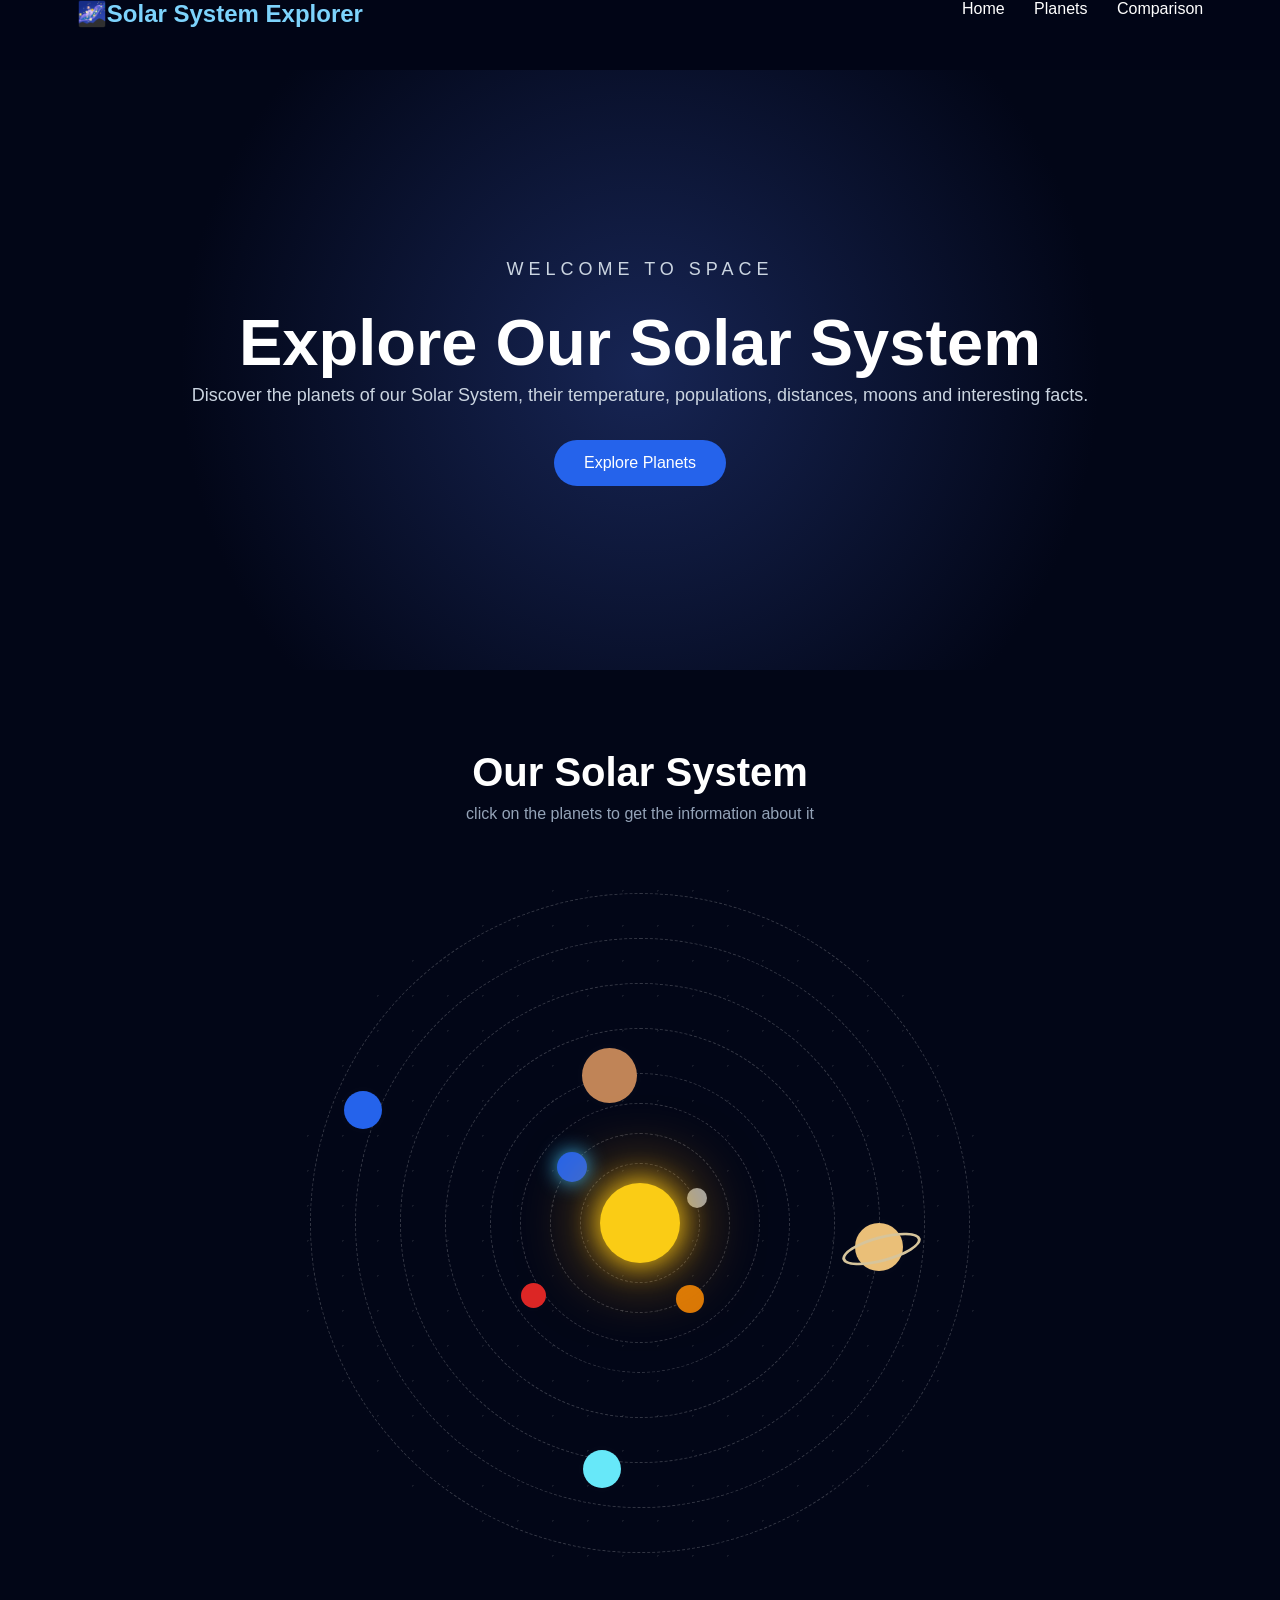
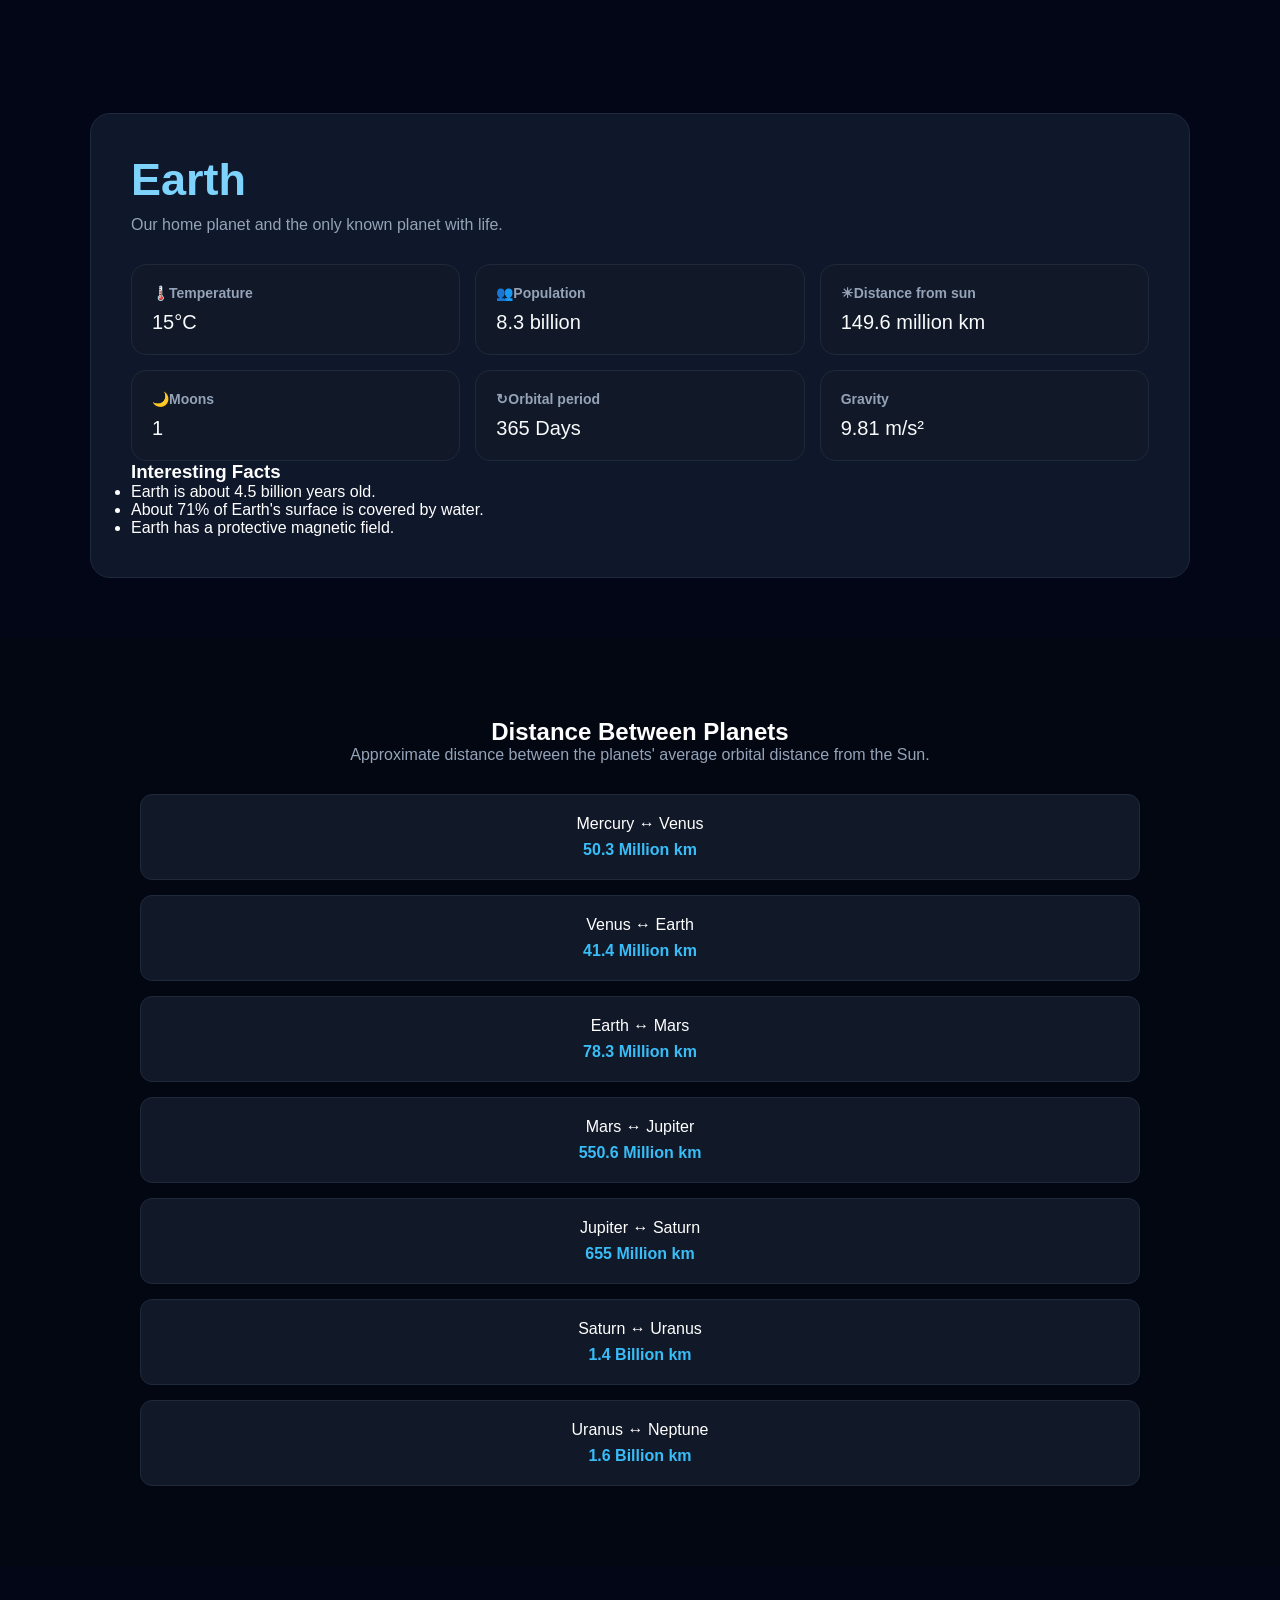
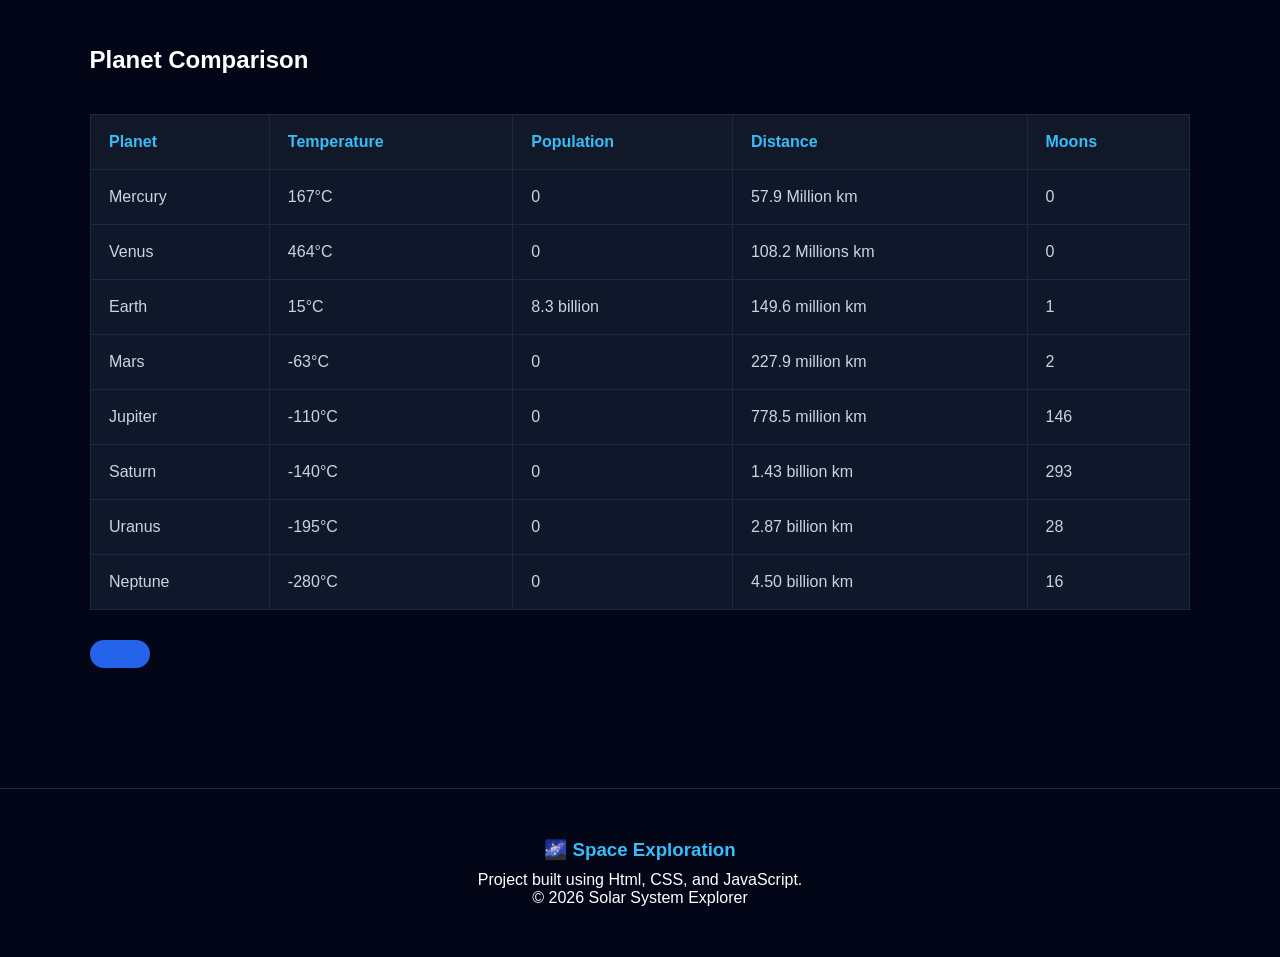
==== index.html @ fca014c7 "Rename space.html to index.html" ====
<!DOCTYPE html>
<html lang="en">
    <head>
        <meta charset="UTF-8">
        <meta name="viewport"
        content=" width=device-width,
        initial-scale=1.0">
        <title>Space Explorer</title>
        <link rel="icon" href="https://encrypted-tbn0.gstatic.com/images?q=tbn:ANd9GcSDXrGfx-dRCginByYzyStPgkTlnz8xjCOUPEqPjqYFRA&s=10">
        <link rel="stylesheet" href="space.css">
    </head>
    <body> 
        <header>
            <h1>&#127756;Solar System Explorer</h1>
            <nav>
                <a href ="#home">Home</a>
                <a href ="#planets">Planets</a>
                <a href ="#comparison">Comparison</a>
            </nav>
            </header>
            <section id="home" class="hero">
                <div class="hero-content">
                    <p class="subtitle">WELCOME TO SPACE</p>
                    <h2>Explore Our Solar System</h2>
                    <p>
                        Discover the planets of our Solar System,
                        their temperature, populations, distances,
                        moons and interesting facts. 
                    </p>
                    <button onclick="scrollToPlanets()">
                        Explore Planets
                    </button>
                </div>
            </section>
            <section id="planets">
                <h2 class ="section-title">Our Solar System</h2>
                         
                <p
                    class="section-description">
                        click on the planets to get the information about it
                    </p>
                  <div class="solar-system">
                        <div class="sun"></div>

                        <div class="orbit orbit1">
                            <div class="planet mercury"
                                onclick="showPlanet('Mercury')">
                            </div>
                        </div>

                        <div class="orbit orbit2">
                            <div class=" planet venus"
                                onclick="showPlanet('Venus')">
                            </div>
                        </div>

                        <div class="orbit orbit3">
                            <div class="planet earth"
                                onclick="showPlanet('Earth')">
                            </div>
                        </div>

                        <div class="orbit orbit4">
                            <div class="planet mars"
                                onclick="showPlanet('Mars')">
                            </div>
                        </div>

                        <div class="orbit orbit5">
                            <div class="planet jupiter"
                                onclick="showPlanet('Jupiter')">
                            </div>
                        </div>

                        <div class="orbit orbit6">
                            <div class="planet saturn"
                                onclick="showPlanet('Saturn')">
                            </div>
                        </div>

                        <div class="orbit orbit7">
                            <div class="planet uranus"
                                onclick="showPlanet('Uranus')">
                            </div>
                        </div>

                        <div class="orbit orbit8">
                            <div class="planet neptune"
                                onclick="showPlanet('Neptune')">
                            </div>
                        </div>

                     </div>
            </section>

            <section class="information">
                <h2 id="planet-name">Earth</h2>
                <p id="planet-description">
                    Our home planet and the only known planet with life.
                </p>
                <div class="info-grid">
                 <div class="info-card">
                    <h3>&#127777;&#65039;Temperature</h3>
                    <p id="temperature">15°C</p>
                 </div>

                 <div class="info-card">
                    <h3>&#128101;Population</h3>
                    <p id="population">8.3 billion</p>
                 </div>

                 <div class="info-card">
                    <h3>&#9728;Distance from sun</h3>
                    <p id="distance">149.6 million km</p>
                 </div>

                  <div class="info-card">
                    <h3>&#127769;Moons</h3>
                    <p id="moons">1</p>
                  </div>

                  <div class="info-card">
                    <h3>&#8635;Orbital period</h3>
                    <p id="orbit-period">365 Days</p>
                  </div>

                  <div class="info-card">
                    <h3>Gravity</h3>
                    <p id="gravity">9.81 m/s²</p>
                  </div>
                </div>

                <div class="planet-facts">
                    <h3>Interesting Facts</h3>
                    
                    <ul id="facts">
                        <li>Earth is about 4.5 billion years old. </li>
                        <li>About 71% of Earth's surface is covered by water.</li>
                        <li>Earth has a protective magnetic field.</li>
                    </ul>
                </div>


            </section>


            <section class="distance-section">
                <h2 class="section-tittle">
                    Distance Between Planets
                </h2>

                <p>
                    Approximate distance between the planets'
                    average orbital distance from the Sun.
                </p>
                <div class="distance-grid">
                    <div>
                        Mercury &#8596; Venus
                        <strong> 50.3 Million km</strong>
                    </div>

                    <div>
                        Venus &#8596; Earth
                        <strong> 41.4 Million km</strong>
                    </div>

                    <div>
                        Earth &#8596; Mars
                        <strong> 78.3 Million km</strong>
                    </div>

                    <div>
                        Mars &#8596; Jupiter
                        <strong> 550.6 Million km </strong>
                    </div>

                    <div>
                        Jupiter &#8596; Saturn
                        <strong> 655 Million km</strong>
                    </div>

                    <div>
                        Saturn &#8596; Uranus
                        <strong> 1.4 Billion km</strong>
                    </div>

                    <div>
                        Uranus &#8596; Neptune
                        <strong> 1.6 Billion km</strong>
                    </div>
                </div>
            </section>

            <section id="comparison">
                <h2 class="section-tittle">Planet Comparison</h2>

                <div class="table-container">
                    <table>

                        <thead>

                            <tr>
                                <th>Planet</th>
                                <th>Temperature</th>
                                <th>Population</th>
                                <th>Distance</th>
                                <th>Moons</th>
                            </tr>
                        </thead>

                        <tbody id="planet-table">

                        </tbody>
                    </table>
                    <button onclick ="scrollToHome()"
                    class="back-button">
                </button>
                </div>
            </section>

            <footer>
                <h3>&#127756; Space Exploration</h3>
                <p>
                    Project built using Html, CSS, and JavaScript.
                </p>
                <p>
                    &copy; 2026 Solar System Explorer
                </p>
            </footer>
            <script src="space.js"></script>
    </body>
</html>
---- space.css ----
* {
    margin: 0;
    padding: 0;
    box-sizing: border-box;
}

html{
    scroll-behavior: smooth;
}

body {
    font-family: Arial, sans-serif;
    background: #020617;
    color: white;
    overflow-x:hidden;
}

header {
    height: 70px;
    display: flex;
    justify-content: space-between;

    padding: 0 6%;

    background: rgba(2, 6, 23, 0.9);

    position: sticky;
    top: 0;

    z-index: 100;
}

header h1{
    color: #7dd3fc;
    font-size: 24px;

}

nav a{
    color: white;

    text-decoration: none;

    margin-left: 25px;

    transition: 0.3s;
}

nav a:hover {
    color: #38bdf8;
}


.hero {
    min-height: 600px;

    display: flex;
    align-items:center;
    justify-content: center;

    text-align: center;

    background:
    radial-gradient(circle at center,
    #172554,
    #020617 65%
    );
}

.hero-comtent{
    max-width: 800px;
}

.subtitle{
    color: #38bdf8;
    letter-spacing: 5px;
    margin-bottom: 20px;

}

.hero h2{
    font-size: 65px;
    margin-bottom: 25x;
}

.hero p{
    color: #cbd5e1;
    font-size: 18px;
    line-height: 1.7;
}

button{
    margin-top: 30px;

    padding: 14px 30px;

    border: none;

    border-radius: 30px;

    background: #2563eb;

    color: white;

    font-size: 16px;

    cursor: pointer;

    transition: 0.3s;

}

button :hover{
    background:#38bdf8;

    transform: translateY(-3px);
}

section {

    padding : 80px 7%;
}

.section-title{
    text-align: center;

    font-size: 40px;

    margin-bottom: 10px;
}

.section-description{
    text-align: center;

    color: #94a3b8;

    margin-bottom: 50px;
}


.solar-system{
    width: 700px;
    height: 700px;

    margin:auto;

    position: relative;

    display: flex;
    align-items: center;
    justify-content: center;
    overflow: hidden;

    background: 
        radial-gradient(
            circle,
            rgba(255, 255, 255,0.08) 1px,
            transparent 1px
        );

        background-size: 35px 35px;

        border-radius: 50%;
}

.sun {
    width: 80px;
    height: 80px;

    background: #facc15;

    border-radius: 50%;

    display: flex;
    align-items: center;
    justify-content: center;

    font-size: 45px;

    color: #92400e;

    box-shadow:
        0  0 30px #facc15,
        0  0 80px #f59e0b;

        position: absolute;

        left: 50%;
        top: 50%;

        transform: translate(-50%, -50%);

        z-index: 10;
}
 
.orbit{
    position: absolute;

    pointer-events: none;

    left: 50%;
    top: 50%;

    transform: translate(-50%, -50%);

    border: 1px dashed rgba(255, 255, 255, 0.2);

    border-radius: 50%;

    display: flex;
    align-items: flex-start;
    justify-content: center;
}

.orbit1{
    width: 120px;
    height: 120px;
    
}

.orbit2{

    width: 180px;
    height: 180px;

}

.orbit3{

    width: 240px;
    height: 240px;

}

.orbit4{

    width: 300px;
    height: 300px;

}

.orbit5{

    width: 390px;
    height: 390px;

}

.orbit6{

    width: 480px;
    height: 480px;

}

.orbit7{

    width: 570px;
    height: 570px;

}

.orbit8{

    width: 660px;
    height: 660px;

}


.planet {
    border-radius: 50%;

    cursor: pointer;

    position: absolute;

    z-index: 5;

    pointer-events: auto;

    transition: 0.03s;

    box-shadow:
        0 0 15px rgba(255,255,255,0.03);

}



.planet:hover{
    transform: scale(1.3);

}
.orbit1 .planet{
    top: 20%;
    left: 90%;
}

.orbit2 .planet{
    top: 85%;
    left: 70%;

}

.orbit3 .planet{
    top: 20%;
    left: 15%;
}
.orbit4 .planet{
    top: 70%;
    left: 10%; 
}
.orbit5 .planet{
    top: 5%;
    left: 35%;
}
.orbit6 .planet{
    top: 50%;
    left: 95%;

}
.orbit7 .planet{
    top:90%;
    left:40%;
}
.orbit8 .planet{
    top: 30%;
    left: 5%;
}


.mercury{
    width: 20px;
    height: 20px;

    background: #9ca3af;
}

.venus{
    width: 28px;
    height: 28px;

    background: #d97706;
}

.earth{
    width: 30px;
    height: 30px;

    background: #2563eb;

    box-shadow:
        0 0 20px #38bdf8;
}

.mars{
    width: 25px;
    height: 25px;
    
    background: #dc2626;

}

.jupiter{
    width: 55px;
    height: 55px;

    background: #c08457;

}

.saturn{
    width: 48px;
    height: 48px;

    background :#eabf78;
}

.saturn::after{
    content: "";

    position: absolute;

    width: 75px;
    height: 20px;

    border: 3px solid #d6c49b;

    border-radius: 50%;

    left: -14px;
    top: 13px;

    transform: rotate(-15deg);
}

.uranus {
    width: 38px;
    height: 38px;

    background: #67e8f9;

}

.neptune{
    width: 38px;
    height: 38px;

    background: #2563eb;
}

.information {
    max-width: 1100px;

    margin: 60px auto;

    padding: 40px;

    background: #0f172a;

    border: 1px solid #1e293b;

    border-radius: 20px;
}

.information h2{
    font-size: 45px;

    color: #7dd3fc;
}

#planet-description {
    color: #94a3b8;

    margin-top: 10px;
    margin-bottom: 30px;
}

.info-grid {
    display: grid;

    grid-template-columns:
    repeat(3, 1fr);

    gap: 15px;
}

.info-card{
    padding: 20px;

    background: #111827;

    border-radius: 15px;

    border: 1px solid #1e293b;

    transition: 0.3s;
}

.info-card:hover{
    border-color: #38bdf8;

    transform: translateY(-5px);
}

.info-card h3{
    color: #94a3b8;

    font-size: 14px;
}

.info-card p{
    margin-top:10px;

    font-size: 20px;

    color:#f8fafc;
}

.facts {
    margin-top: 35px;

}

.facts h3{
    color: #38bdf8;

    margin-bottom: 15px;
}

.facts li{
    margin: 10px 0;

    color: #cbd5e1;
}

.distance-section{
    background: #030712;

    text-align: center;
}

.distance-section > p{
    color: #94a3b8;

    margin-bottom: 30px;
}

.distance-grid{
    max-width: 1000px;

    margin: auto;

    display: grid;
    grid-template-columns: 
        repeate(2, 1fr);

        gap: 15px;
}

.distance-grid div {
    padding: 20px;

    background: #111827;

    border-radius: 12px;

    border: 1px solid #1e293b;
}
.distance-grid strong{
    display: block;

    color: #38bdf8;

    margin-top: 8px;

}
 

.table-container {

    max-width: 1100px;

    margin: 40px auto;

    overflow-x: auto;

}

table {
    width: 100%;

    border-collapse: collapse;

    background: #0f172a;

}

th,
td{
    padding: 18px;

    text-align: left;

    border: 1px solid #1e293b;

}

th{
    color: #38bdf8;

    background: #111827;

}



td{
    color: #cbd5e1;


}
tr:hover{
    background: #172033;

}


footer{

    padding :50px 7%;

    text-align: center;

    background: #020617;

    border-top: 1px solid #1e293b;

}

footer h3{
    color: #38bdf8;

    margin-bottom: 10px;

}

fooster p {
    color: #64748b;

    margin-bottom: 5px;


}


@media ( max-width: 800px){

    header{
        flex-direction: column;

        height: auto;

        padding: 20px;

    }
    nav {
        margin-top: 15px;
        }
    nav a{
        margin: 0 8px;
    }

    .hero h2 {
         font-size: 45px;
    }

.solar-system{
    width: 500px;
    height: 500px;
}

.orbit8{
    width: 480px;
    height: 480px;

}

.orbit7{
    width: 420px;
    height: 420px;
}

.orbit6{
    width: 360px;
    height:360px;

}

.orbit5{

    width: 300px;
    height: 300px;

}

.orbit4{
    width: 250px;
    height: 250px;

}

.orbit3{

    width: 200px;
    height: 200px;

}

.orbit2{

    width:150px;
    height: 150px;

}

.orbit1{

    width:100px;
    height:100px;
}

.info-grid{
    grid-template-columns: repeat(2, 1fr);

}

}

@media(max-width: 500px){

    .hero.h2{
        font-size: 35px;
    }

    .solar-system{

        width: 350px;
        height: 350px;

    }
    .orbit8{
        width: 330px;
        height: 330px;
    }

    .orbit7{
        width: 290px;
        height: 290px;

    }

    .orbit6{

        width: 260px;
        height: 260px;

    }

    .orbit5{

        width: 210px;
        height: 210px;

    }

    .orbit4{

        width: 170px;
        height: 170px;

    }

    .orbit3{

        width:135px;
        height: 135px;

    }

    .orbit2{
        width: 100px;
        height: 100px;

    }

    .orbit1{
        width: 70px;
        height: 70px;
    }

    .information{

        margin: 30px 15px;
        padding: 25px;
    }

    .info-grid{
        grid-template-columns: 1fr;

    }

    .distance-grid{
        grid-template-columns: 1fr;


    }

}
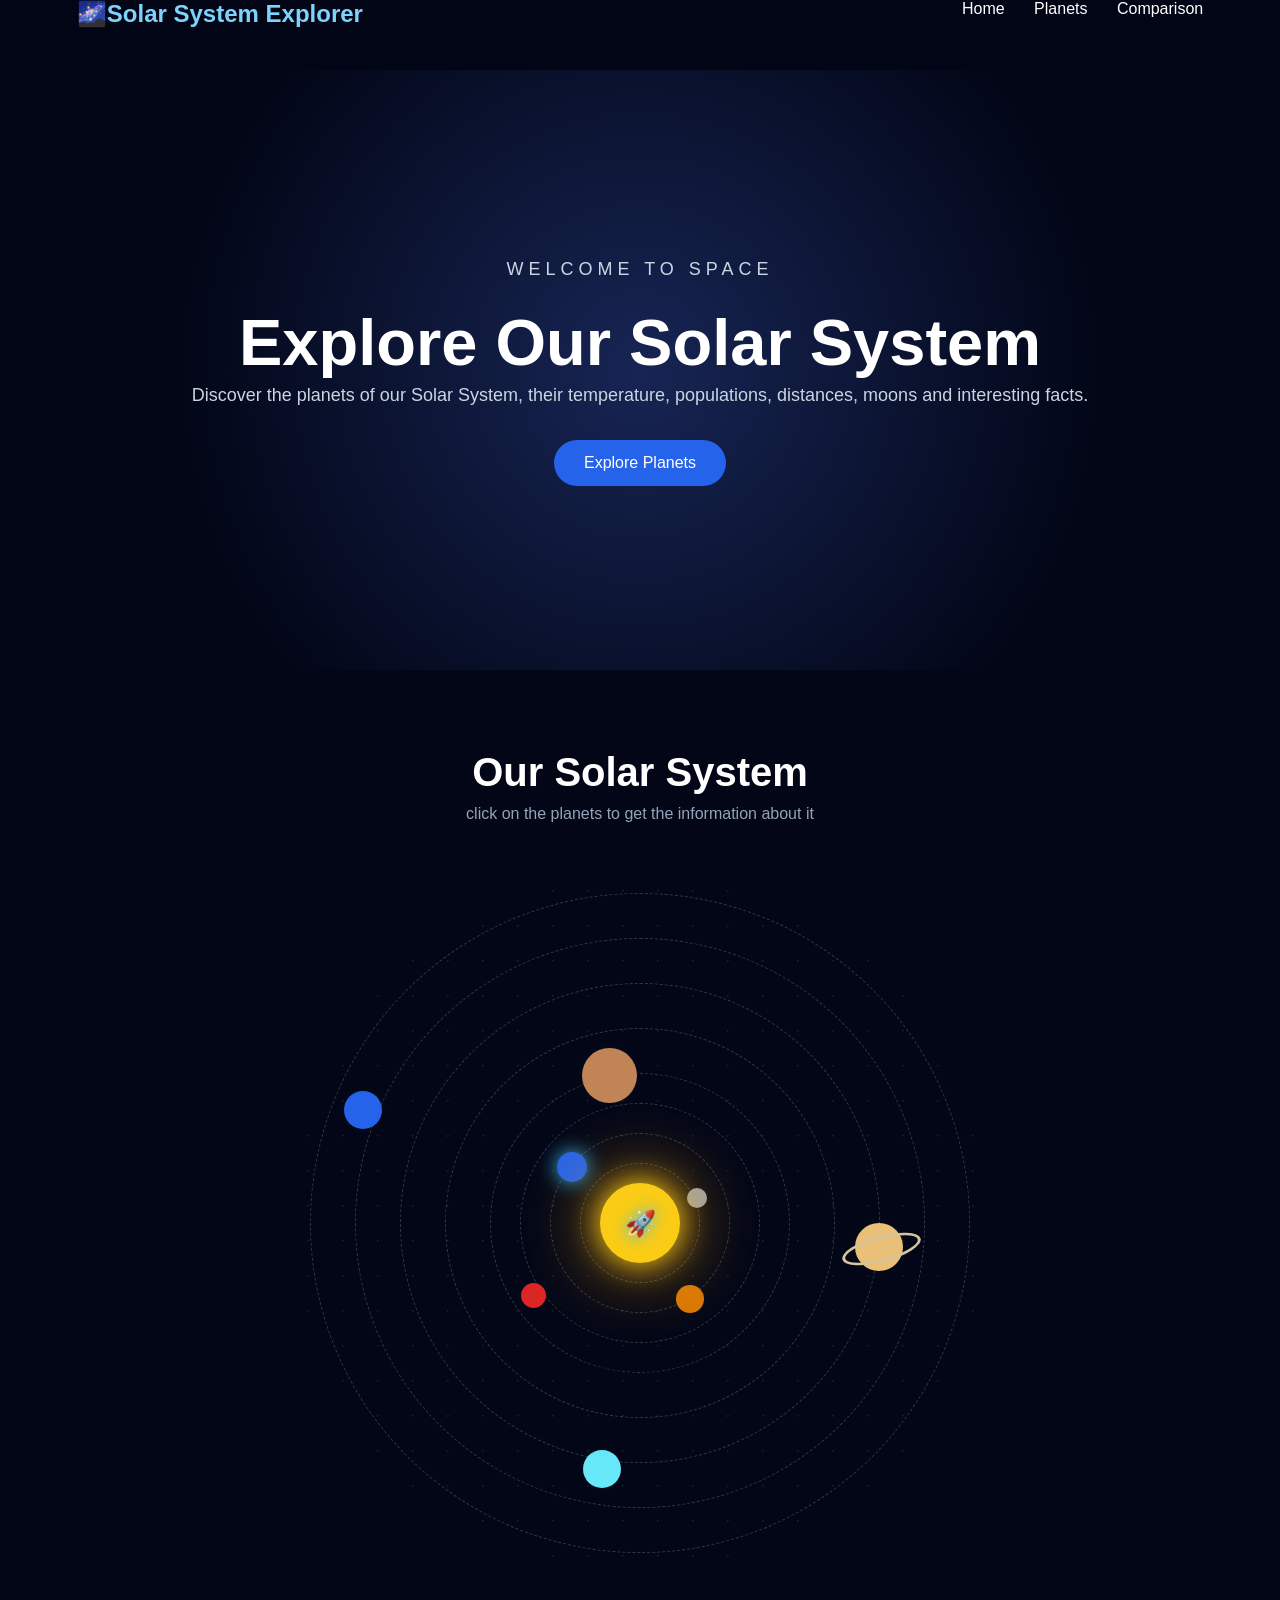
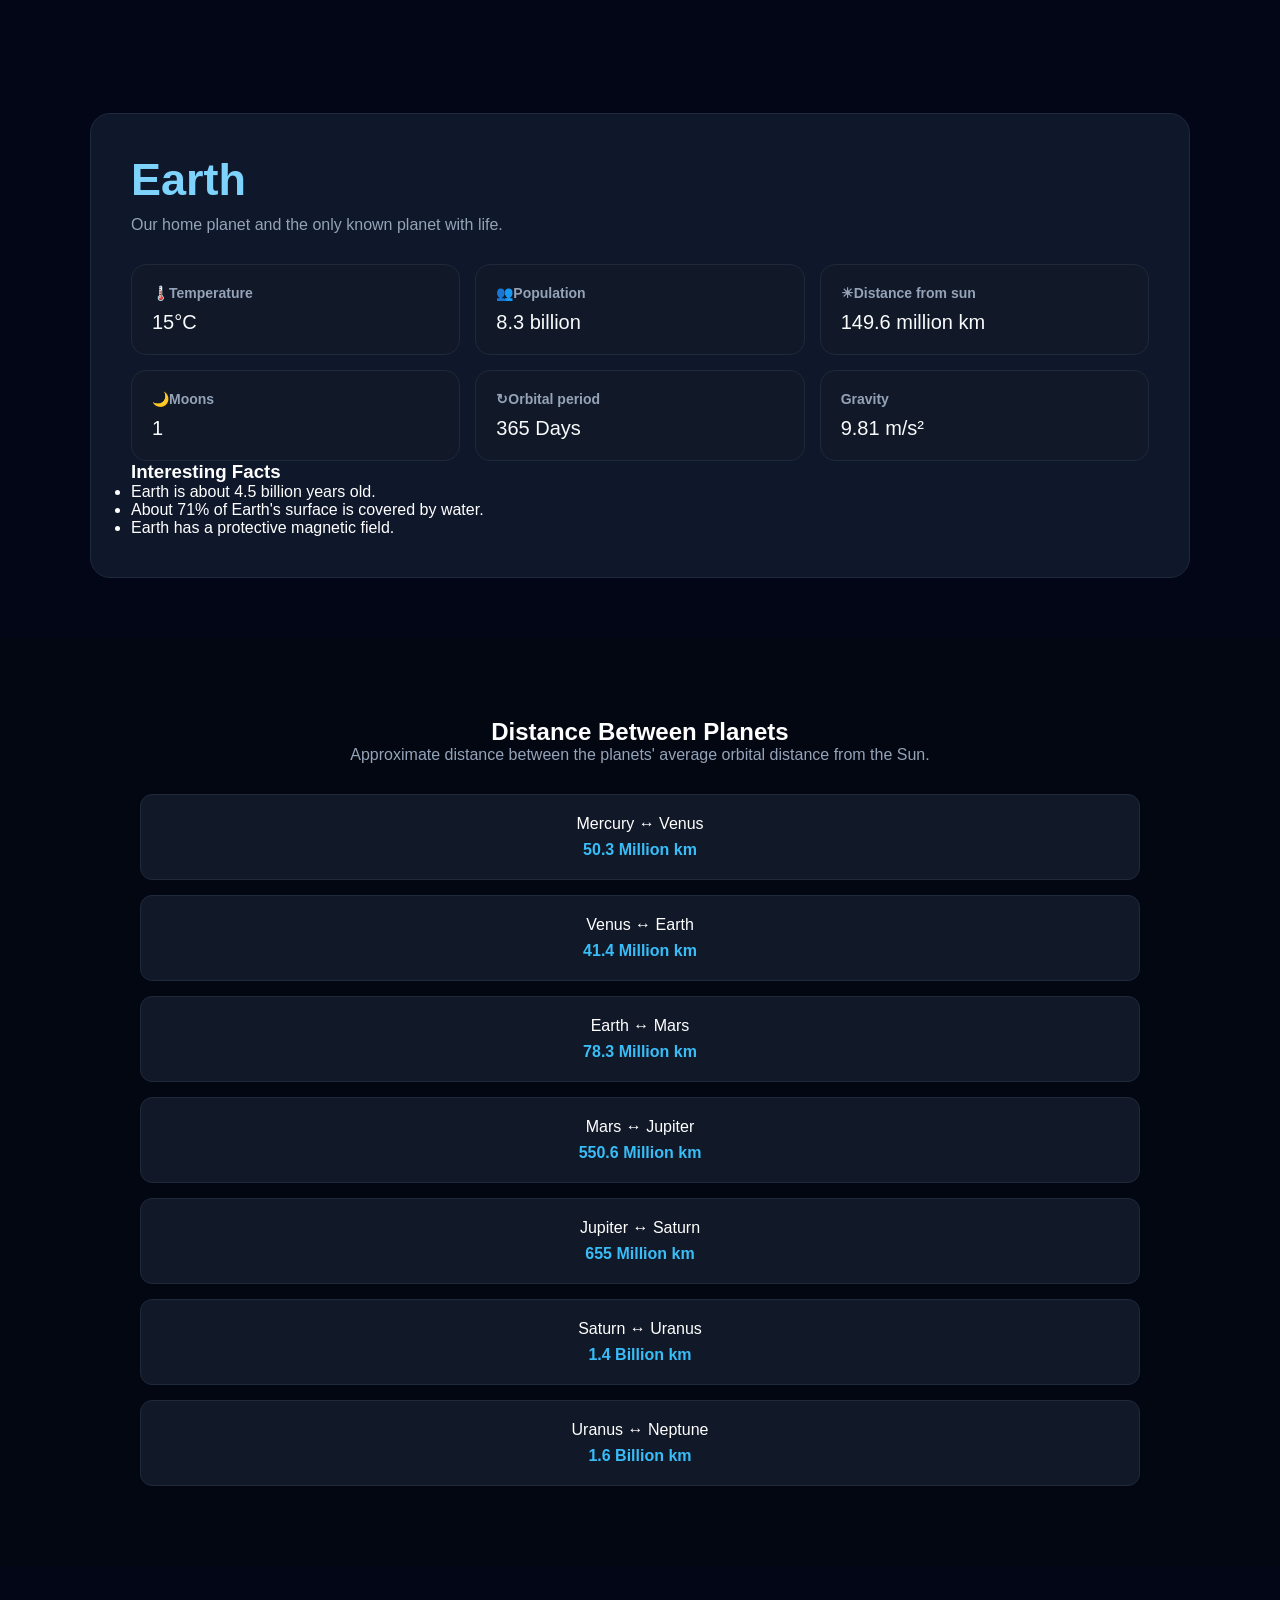
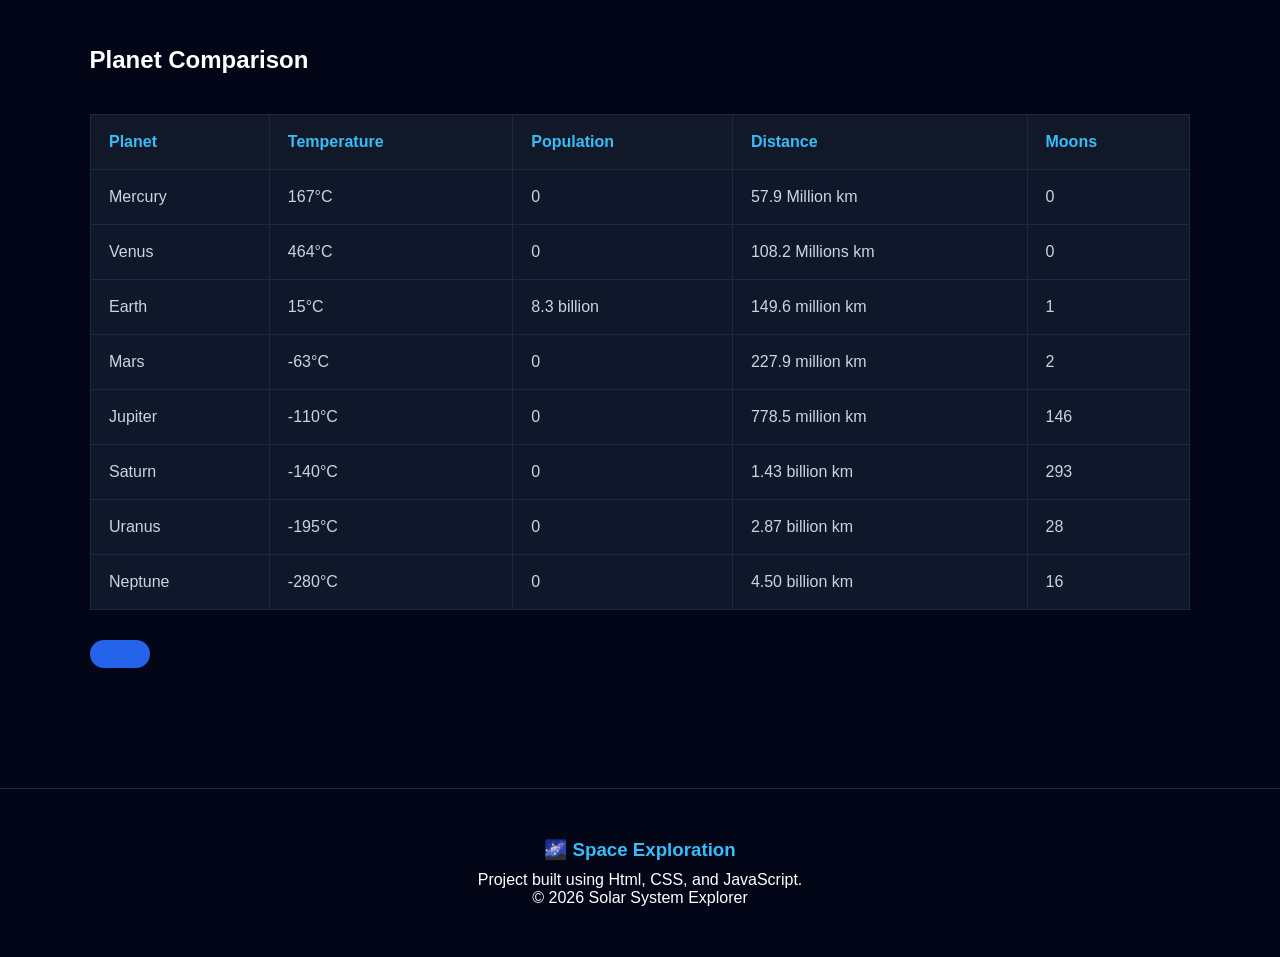
==== commit 5d896533: "updates" ====
--- a/index.html
+++ b/index.html
@@ -90,6 +90,17 @@
                             </div>
                         </div>
 
+                        <div id="moving-stars"></div>
+                        <div id="asteroid-belt"></div>
+
+                        <div class="spaceship spaceship1">&#128640;</div>
+                        <div class="spaceship spaceship2">&#128640;</div>
+                        <div class="spaceship spaceship3">&#128760;</div>
+
+                        <div class="satellite satellite1">&#128752;</div>
+                        <div class="satellite satellite2">&#128752;</div>
+                        
+
                      </div>
             </section>
 
--- a/space.css
+++ b/space.css
@@ -779,3 +779,421 @@
 
 }
 
+#moving-stars{
+    position: absolute;
+
+    inset: 0;
+
+    pointer-events: none;
+
+    z-index: 1;
+
+}
+
+.space-star{
+    position: 2px;
+
+    width: 2px;
+
+    height: 2px;
+
+    background: white;
+
+    border-radius: 50%;
+
+    animation:
+        starMove 3s ease-in-out infinite alternate;
+
+}
+
+@keyframes starMove{
+     from{
+        opacity: 0.2;
+
+        transform:
+            scale(0.5)
+            translateY(0);
+     }
+
+     to{
+        opacity: 1;
+
+        transform:
+            scale(1.5)
+            translateY(-8px);
+
+     }
+}
+
+
+.orbit1 {
+    animation:
+        planetOrbit1 5s linear infinite;
+
+}
+
+.orbit2{
+    animation:
+        planetOrbit2 8s linear infinite;
+
+}
+
+.orbit3 {
+    animation:
+        planetOrbit3 11s linear infinite;
+
+}
+
+.orbit4 {
+    animation:
+        planetOrbit4 15s linear infinite;
+
+}
+
+.orbit5 {
+    animation:
+        planetOrbit5 22s linear infinite;
+
+}
+
+.orbit6 {
+    animation:
+        planetOrbit6 30s linear infinite;
+
+}
+
+.orbit7 {
+    animation:
+        planetOrbit7 40s linear infinite;
+
+}
+
+.orbit8 {
+    animation:
+        PlanetOrbit8 52s linear infinite;
+
+}
+
+@keyframes planetOrbit1 {
+
+    from {
+        transform:
+        translate(-50%, -50%)
+        rotate(0deg);
+
+    }
+    to {
+        trnasform:
+        translate(-50%,-50%)
+        rotate(360deg);
+
+    }
+}
+
+@keyframes planetOrbit2 {
+
+    from{
+        transform:
+        translate(-50% ,-50%)
+        rotate(0deg);
+
+    }
+    to {
+        transform :
+        translate(-50% ,-50%)
+        rotate(360deg);
+    }
+}
+
+@keyframes planetOrbit3{
+
+    from{
+        transform:
+        translate(-50% , -50%)
+        rotate(0deg);
+    }
+    to {
+        transform:
+        translate(-50%, -50%)
+        rotate(360deg);
+    }
+}
+
+@keyframes planetOrbit4{
+
+    from{
+        transform:
+        translate(-50%,-50%)
+        rotate(0deg);
+
+    }
+    to{
+        transform:
+        trnaslate(-50%,-50%)
+        rotate(360deg);
+
+    }
+
+}
+
+@keyframes planetOrbit5{
+
+    from{
+        transform:
+        translate(-50%,-50%)
+        rotate(0deg);
+    }
+    to{
+        transform:
+        translate(-50%,-50%)
+        rotate(360deg);
+
+    }
+}
+
+@keyframes planetOrbit6{
+
+    from{
+        transform:
+        translate(-50%,-50%)
+        rotate(0deg);
+    }
+    to{
+        transform:
+        translate(-50%,-50%)
+        rotate(360deg);
+    }
+}
+
+@keyframes planetOrbit7{
+
+    from{
+        transform:
+        translate(-50%,-50%)
+        rotate(0deg);
+
+    }
+    to {
+        transform:
+        translate(-50%,-50%)
+        rotate(360deg);
+
+
+    }
+}
+
+@keyframes planetOrbit8{
+
+    from{
+        transform:
+        translate(-50%,-50%)
+        rotate(0deg);
+
+    }
+    to{
+        transform:
+        translate(-50%,-50%)
+        rotate(360deg);
+    }
+}
+
+.moon {
+    position: absolute;
+
+    width: 9px;
+
+    height: 9px;
+
+    background: #d1d5db;
+
+    border-radius: 50%;
+
+    top: 50%;
+
+    left: 50%;
+
+    box-shadow:
+        0 0 8px white;
+
+        animation:
+            moonMove 3s linear infinite;
+
+            z-index: 20;
+}
+
+@keyframes moonMove {
+    from {
+        transform:
+            rotate(0deg)
+            translateX(45px);
+    }
+    to{
+        transform:
+            rotate(360deg)
+            translateX(45px);
+    }
+}
+
+
+#asteroid-belt {
+
+    position: absolute;
+
+    width: 350px;
+
+    height: 350px;
+
+    left: 50px;
+
+    top: 50%;
+
+    transform:
+        translate(-50%,-50%);
+
+        border-radius: 50%;
+
+        pointer-events: none;
+
+        z-index: 4;
+
+        animation:
+            asteroidRotate 24s linear infinite;
+
+
+
+
+}
+
+.asteroid {
+
+    position: absolute;
+
+    width: 4px;
+
+    height: 4px;
+
+    background: #a8a29e;
+
+    border-radius: 50%;
+
+    box-shadow:
+        0 0 4px #78716c;
+}
+
+@keyframes asteroidRotate {
+    from {
+        transform:
+        translate(-50%,-50%)
+        rotate(0deg);
+    }
+    to{
+        transform:
+            translate(-50%,-50%)
+            rotate(360deg);
+    }
+}
+
+.spaceship1 {
+
+    position: absolute;
+
+    font-size: 25px;
+
+    z-index: 30;
+
+    pointer-events: none;
+
+    filter:
+        drop-shadow(
+            0 0 8px #38bdf8
+        );
+}
+
+.spaceship1 {
+    animation:
+        spaceshipMove1 12s linear infinite;
+
+}
+
+@keyframes spaceshipMove1 {
+    0% {
+        left: -50px;
+
+        top: 20%;
+
+    }
+
+    50% {
+        left: 50%;
+
+        top: 10%;
+    }
+
+    100% {
+
+        left: 105%;
+
+        top: 30%;
+    }
+}
+
+.spaceship2 {
+
+    animation:
+        spaceshipMove2 18 s linear infinite;
+
+}
+
+@keyframes spaceshipMove2{
+    0%{
+
+        left: 105%;
+
+        top: 70%;
+
+    }
+    50%{
+
+        left: 50%;
+
+        top: 80%;
+
+    }
+
+    100% {
+         left: -50px;
+
+         top: 60%;
+    }
+    
+    
+}
+
+.spaceship3{
+    animation: spaceshipMove3 22s linear infinite;
+
+}
+
+@keyframes spaceshipMove3 {
+    0%{
+        left: 20%;
+
+        top: 105%;
+
+    }
+    50%{
+        left: 80%;
+
+        top: 50%;
+    }
+
+    100%{
+        left: 20%;
+
+        top:-50px;
+    }
+}
+
+.satellite {
+
+}
